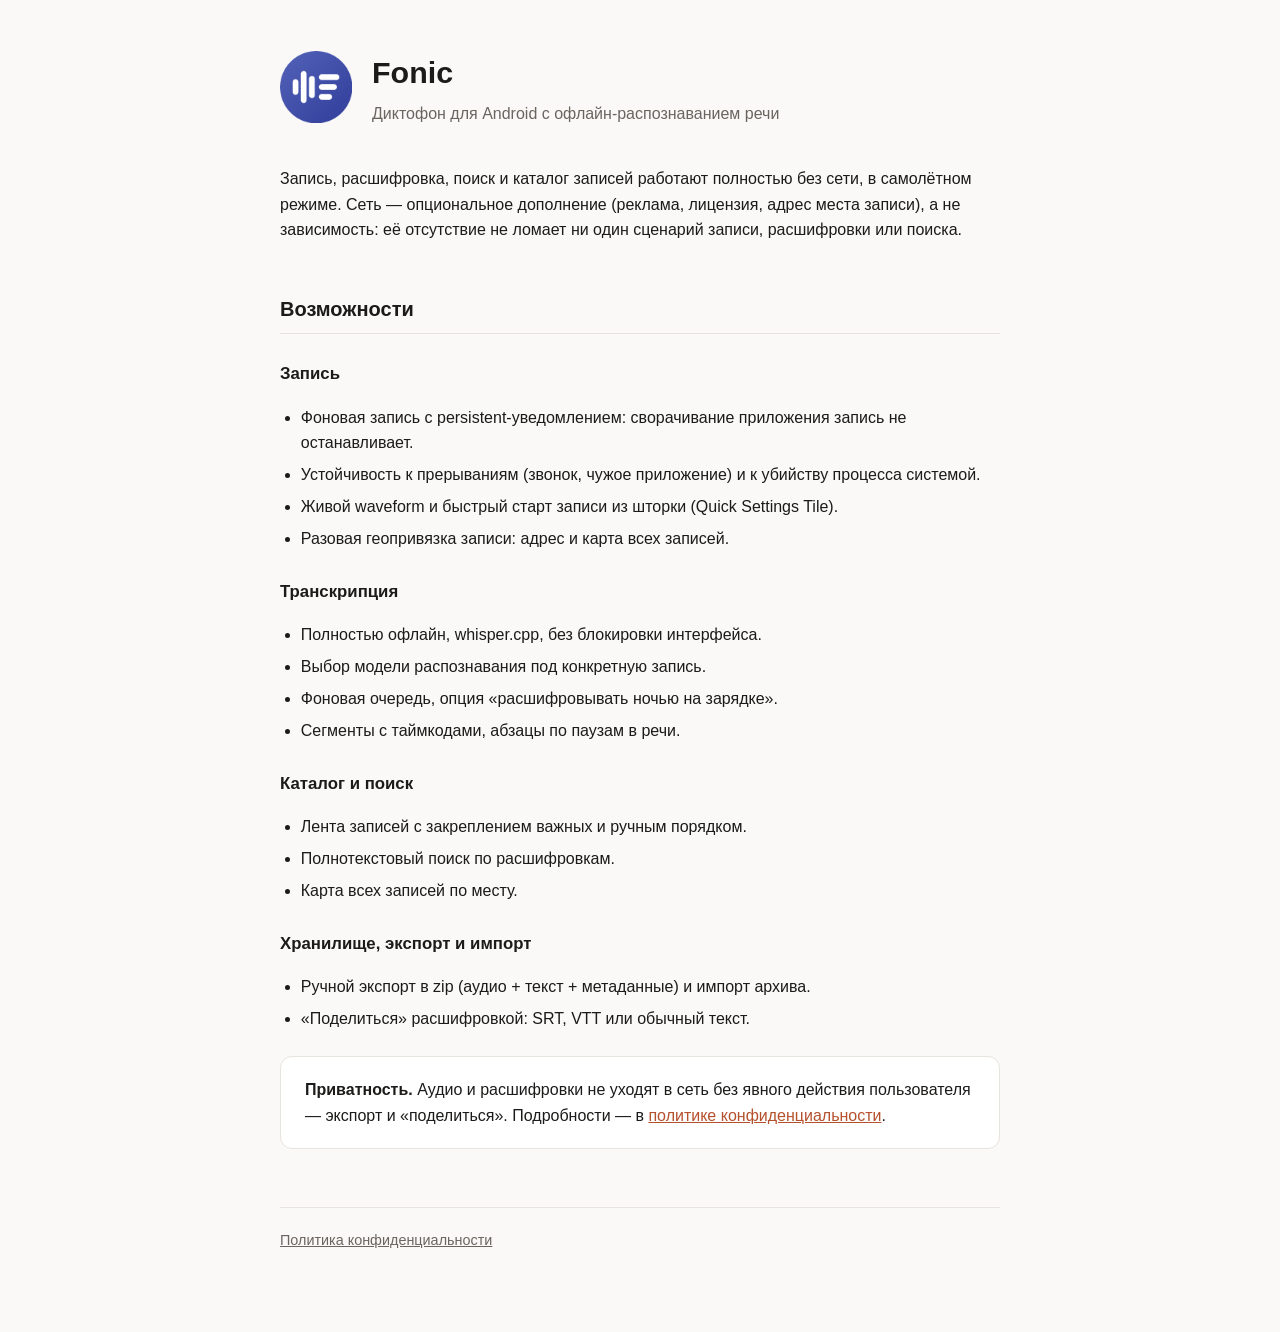
==== index.html @ 1643a0ec "init" ====
<!doctype html>
<html lang="ru">
<head>
<meta charset="utf-8">
<meta name="viewport" content="width=device-width, initial-scale=1">
<title>Fonic — офлайн-диктофон с распознаванием речи</title>
<meta name="description" content="Fonic — диктофон для Android с полностью офлайн-расшифровкой речи: запись, транскрипция, поиск и каталог работают без сети.">
<link rel="icon" href="assets/icon.png">
<link rel="stylesheet" href="style.css">
</head>
<body>
<div class="wrap">

<header class="hero">
  <img src="assets/icon.png" alt="Иконка Fonic">
  <div>
    <h1>Fonic</h1>
    <p>Диктофон для Android с офлайн-распознаванием речи</p>
  </div>
</header>

<p>
  Запись, расшифровка, поиск и каталог записей работают полностью без
  сети, в самолётном режиме. Сеть — опциональное дополнение (реклама,
  лицензия, адрес места записи), а не зависимость: её отсутствие не
  ломает ни один сценарий записи, расшифровки или поиска.
</p>

<h2>Возможности</h2>

<h3>Запись</h3>
<ul>
  <li>Фоновая запись с persistent-уведомлением: сворачивание приложения запись не останавливает.</li>
  <li>Устойчивость к прерываниям (звонок, чужое приложение) и к убийству процесса системой.</li>
  <li>Живой waveform и быстрый старт записи из шторки (Quick Settings Tile).</li>
  <li>Разовая геопривязка записи: адрес и карта всех записей.</li>
</ul>

<h3>Транскрипция</h3>
<ul>
  <li>Полностью офлайн, whisper.cpp, без блокировки интерфейса.</li>
  <li>Выбор модели распознавания под конкретную запись.</li>
  <li>Фоновая очередь, опция «расшифровывать ночью на зарядке».</li>
  <li>Сегменты с таймкодами, абзацы по паузам в речи.</li>
</ul>

<h3>Каталог и поиск</h3>
<ul>
  <li>Лента записей с закреплением важных и ручным порядком.</li>
  <li>Полнотекстовый поиск по расшифровкам.</li>
  <li>Карта всех записей по месту.</li>
</ul>

<h3>Хранилище, экспорт и импорт</h3>
<ul>
  <li>Ручной экспорт в zip (аудио + текст + метаданные) и импорт архива.</li>
  <li>«Поделиться» расшифровкой: SRT, VTT или обычный текст.</li>
</ul>

<div class="card">
  <strong>Приватность.</strong> Аудио и расшифровки не уходят в сеть без
  явного действия пользователя — экспорт и «поделиться». Подробности —
  в <a href="privacy.html">политике конфиденциальности</a>.
</div>

<footer>
  <a href="privacy.html">Политика конфиденциальности</a>
</footer>

</div>
</body>
</html>
---- style.css ----
:root {
  --bg: #faf9f7;
  --fg: #1c1b1a;
  --muted: #6b6560;
  --card: #ffffff;
  --border: #e7e3de;
  --accent: #b5502c;
}

@media (prefers-color-scheme: dark) {
  :root {
    --bg: #171615;
    --fg: #f1efec;
    --muted: #a49d95;
    --card: #201f1d;
    --border: #322f2c;
    --accent: #e07a4f;
  }
}

* { box-sizing: border-box; }

body {
  margin: 0;
  background: var(--bg);
  color: var(--fg);
  font-family: -apple-system, BlinkMacSystemFont, "Segoe UI", Roboto, Helvetica, Arial, sans-serif;
  line-height: 1.6;
}

.wrap {
  max-width: 760px;
  margin: 0 auto;
  padding: 48px 20px 80px;
}

header.hero {
  display: flex;
  align-items: center;
  gap: 20px;
  margin-bottom: 40px;
}

header.hero img {
  width: 72px;
  height: 72px;
  border-radius: 18px;
  flex-shrink: 0;
}

header.hero h1 {
  margin: 0 0 4px;
  font-size: 1.9rem;
}

header.hero p {
  margin: 0;
  color: var(--muted);
}

h2 {
  font-size: 1.25rem;
  margin-top: 2.5em;
  border-bottom: 1px solid var(--border);
  padding-bottom: 0.4em;
}

h3 {
  font-size: 1.05rem;
  margin-top: 1.6em;
}

a { color: var(--accent); }

ul { padding-left: 1.3em; }

li { margin-bottom: 0.4em; }

.card {
  background: var(--card);
  border: 1px solid var(--border);
  border-radius: 12px;
  padding: 20px 24px;
  margin-top: 1.5em;
}

footer {
  margin-top: 4em;
  padding-top: 1.5em;
  border-top: 1px solid var(--border);
  color: var(--muted);
  font-size: 0.9rem;
}

footer a { color: var(--muted); }

.badge {
  display: inline-block;
  font-size: 0.78rem;
  color: var(--muted);
  border: 1px solid var(--border);
  border-radius: 999px;
  padding: 2px 10px;
  margin: 0 6px 6px 0;
}

.updated {
  color: var(--muted);
  font-size: 0.9rem;
}
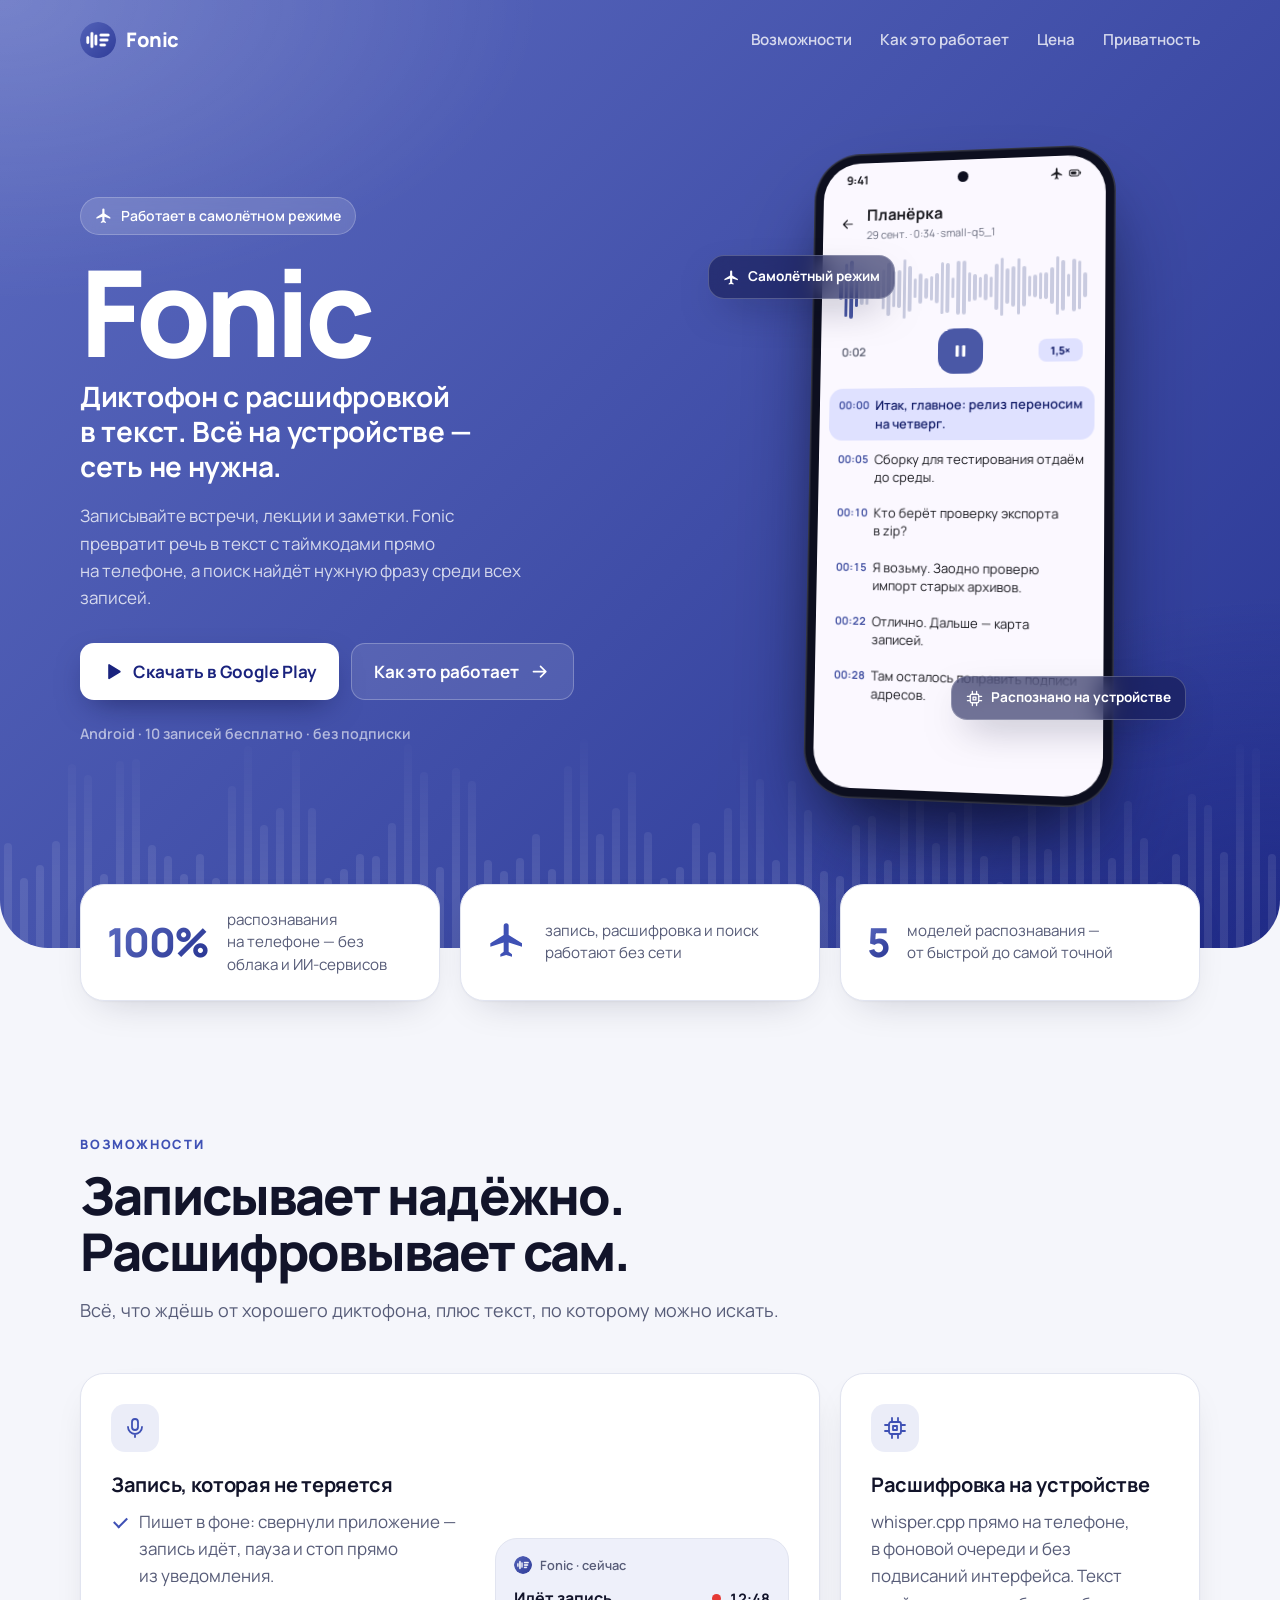
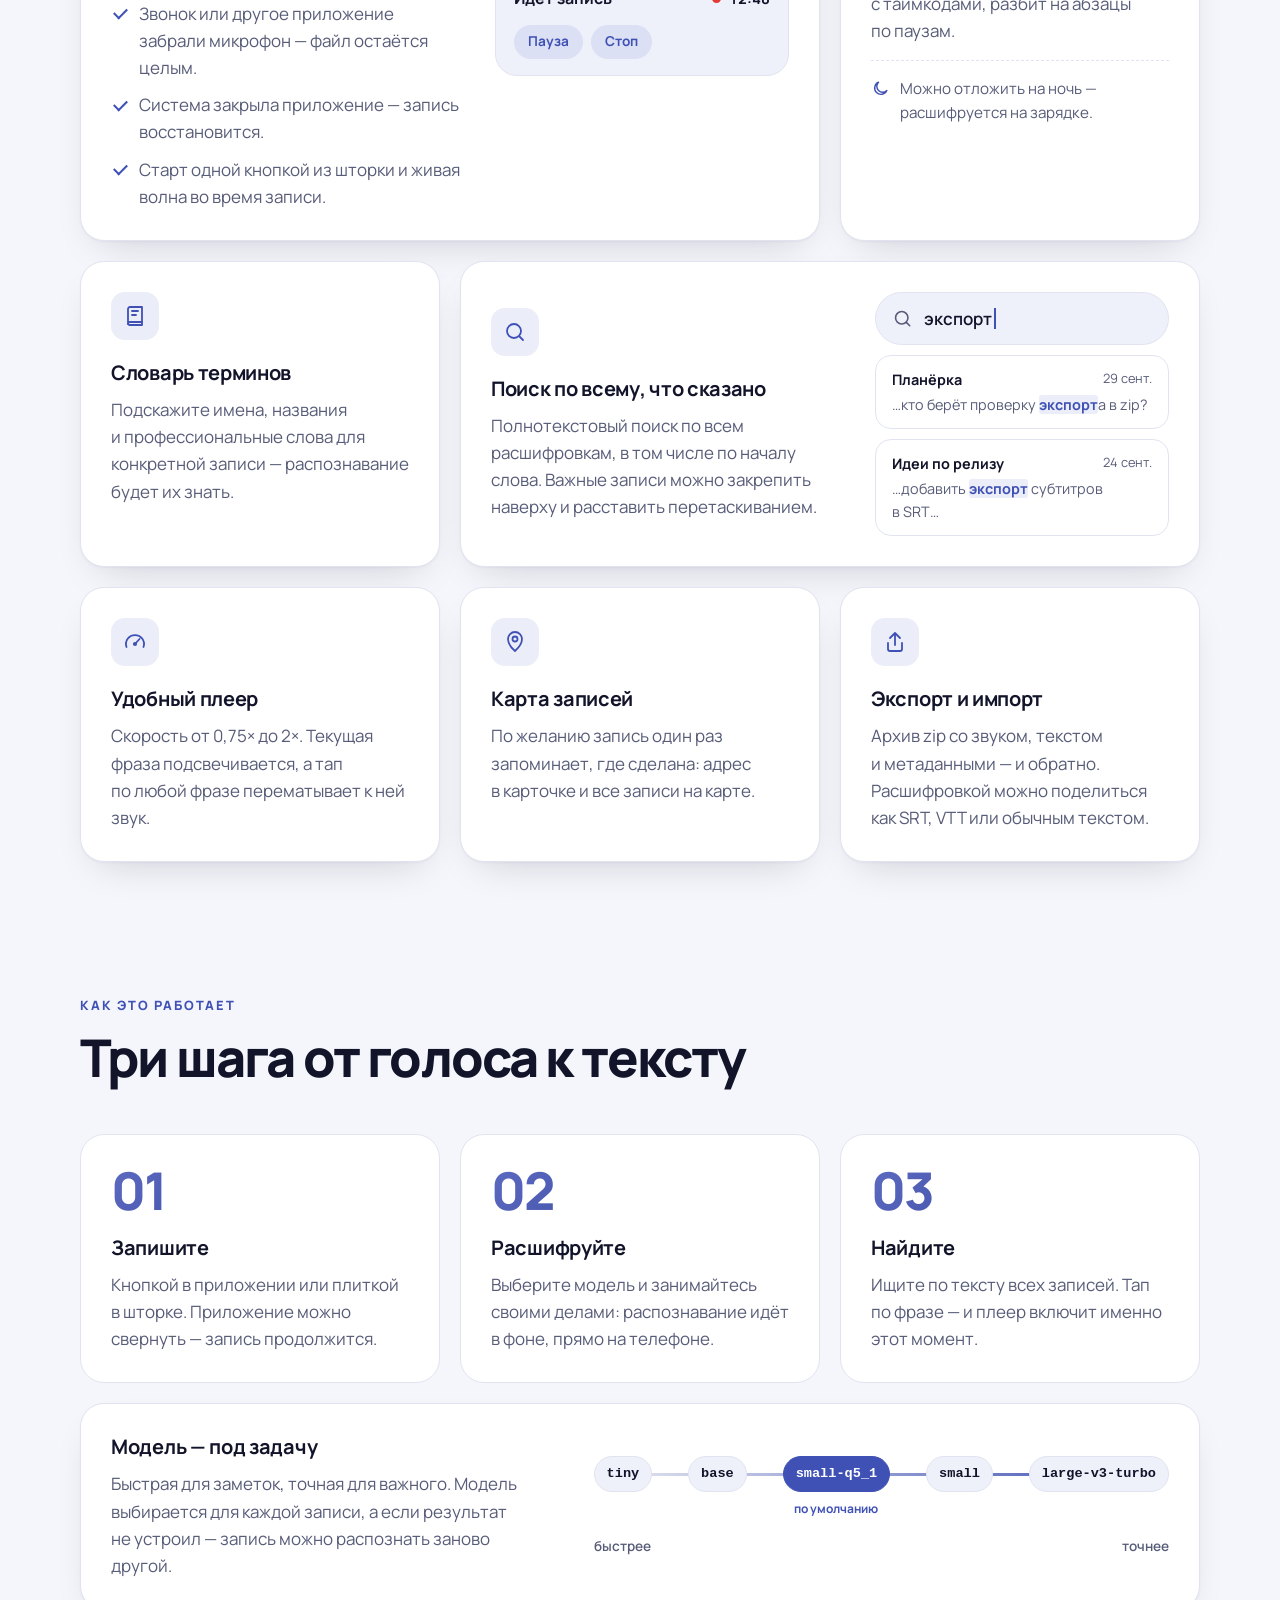
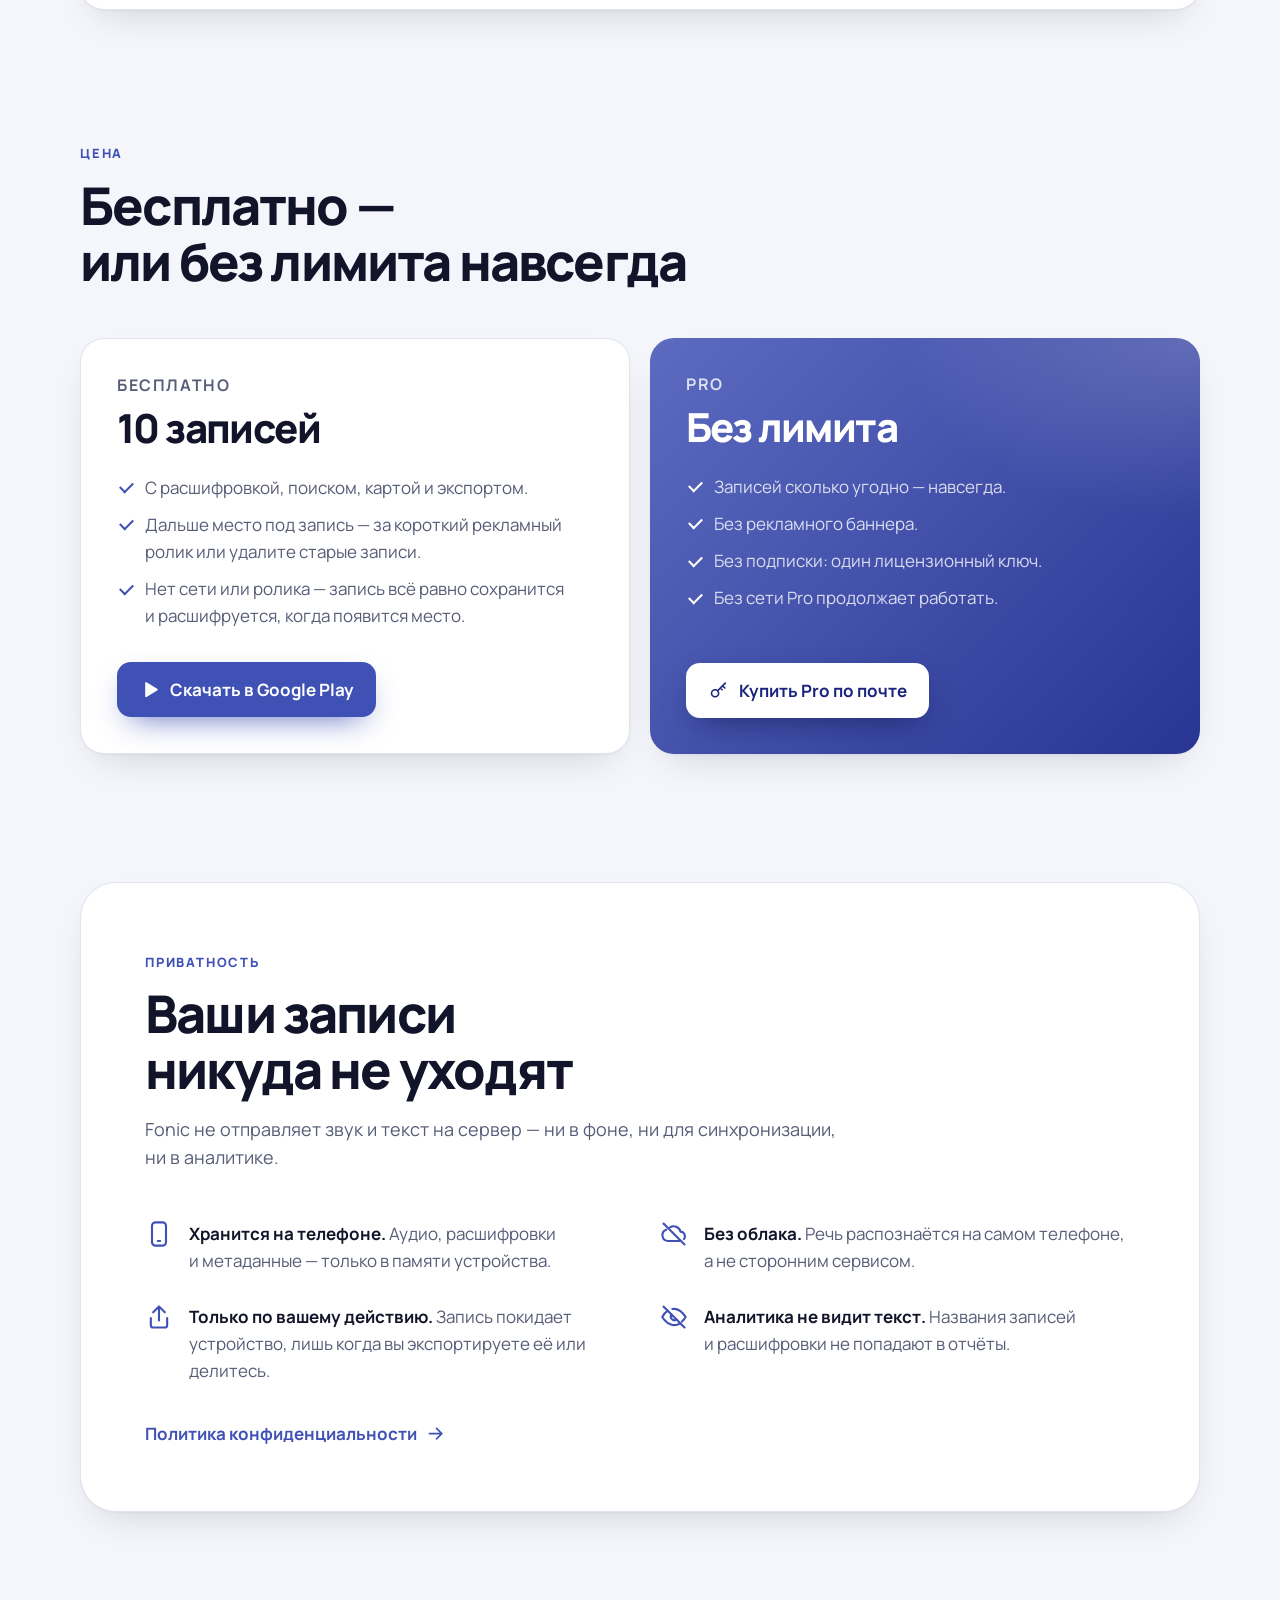
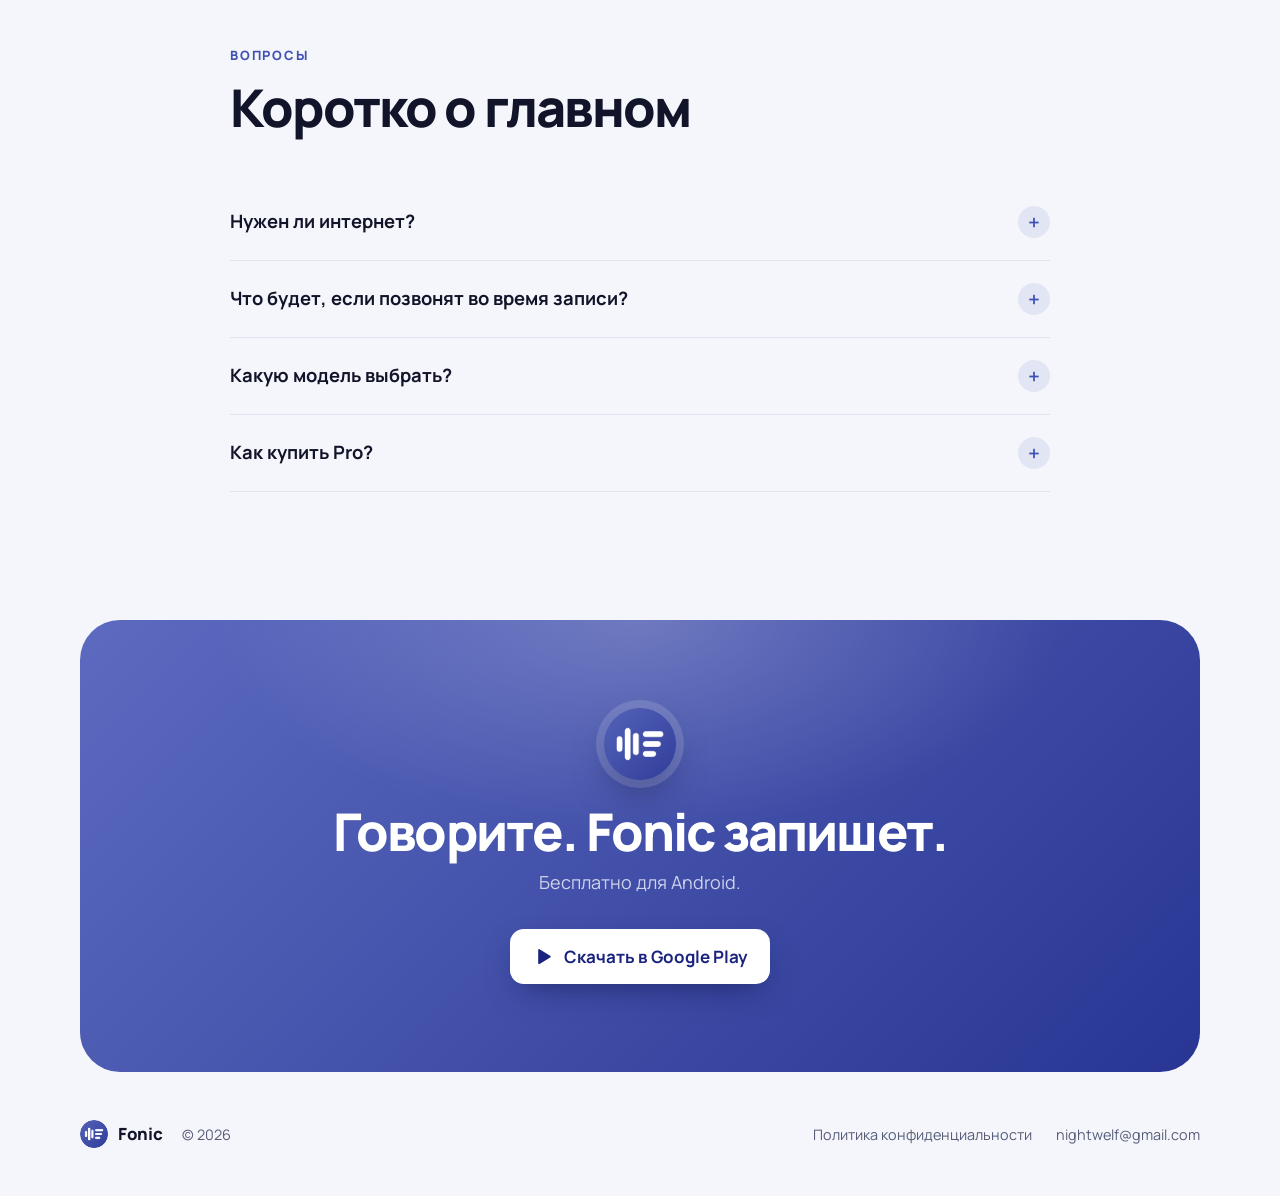
==== commit f7068553: "design update" ====
--- a/index.html
+++ b/index.html
@@ -3,70 +3,303 @@
 <head>
 <meta charset="utf-8">
 <meta name="viewport" content="width=device-width, initial-scale=1">
-<title>Fonic — офлайн-диктофон с распознаванием речи</title>
-<meta name="description" content="Fonic — диктофон для Android с полностью офлайн-расшифровкой речи: запись, транскрипция, поиск и каталог работают без сети.">
+<title>Fonic — диктофон с офлайн-расшифровкой речи</title>
+<meta name="description" content="Fonic — диктофон для Android, который сам переводит речь в текст прямо на телефоне. Запись, расшифровка, поиск и каталог работают без сети.">
+<meta name="theme-color" content="#3f51b5">
+<meta property="og:type" content="website">
+<meta property="og:locale" content="ru_RU">
+<meta property="og:title" content="Fonic — диктофон с расшифровкой в текст">
+<meta property="og:description" content="Всё на устройстве, сеть не нужна. Запись, расшифровка и поиск работают даже в самолётном режиме.">
+<meta property="og:image" content="https://nightwelf.github.io/fonic/assets/og.png">
+<meta name="twitter:card" content="summary_large_image">
 <link rel="icon" href="assets/icon.png">
+<link rel="preload" href="assets/fonts/manrope-cyrillic.woff2" as="font" type="font/woff2" crossorigin>
 <link rel="stylesheet" href="style.css">
+<script>document.documentElement.classList.add('js')</script>
+<script src="script.js" defer></script>
 </head>
 <body>
-<div class="wrap">
+
+<svg width="0" height="0" style="position:absolute" aria-hidden="true">
+  <symbol id="i-mic" viewBox="0 0 24 24"><rect x="9" y="3" width="6" height="11" rx="3"/><path d="M5 11a7 7 0 0 0 14 0M12 18v3"/></symbol>
+  <symbol id="i-chip" viewBox="0 0 24 24"><rect x="6" y="6" width="12" height="12" rx="2"/><path d="M10 10h4v4h-4zM9 2v4M15 2v4M9 18v4M15 18v4M2 9h4M2 15h4M18 9h4M18 15h4"/></symbol>
+  <symbol id="i-book" viewBox="0 0 24 24"><path d="M5 5a2 2 0 0 1 2-2h12v15H7a2 2 0 0 0-2 2z"/><path d="M5 20a2 2 0 0 0 2 1h12v-3M9 7h6M9 11h4"/></symbol>
+  <symbol id="i-search" viewBox="0 0 24 24"><circle cx="11" cy="11" r="7"/><path d="m20 20-3.5-3.5"/></symbol>
+  <symbol id="i-speed" viewBox="0 0 24 24"><path d="M3.5 17a9 9 0 1 1 17 0"/><path d="m12 14 4.5-5"/><circle cx="12" cy="14" r="1.2"/></symbol>
+  <symbol id="i-pin" viewBox="0 0 24 24"><path d="M12 21s-7-6.2-7-12a7 7 0 0 1 14 0c0 5.8-7 12-7 12z"/><circle cx="12" cy="9" r="2.5"/></symbol>
+  <symbol id="i-share" viewBox="0 0 24 24"><path d="M12 15V3M7 8l5-5 5 5"/><path d="M5 13v6a2 2 0 0 0 2 2h10a2 2 0 0 0 2-2v-6"/></symbol>
+  <symbol id="i-shield" viewBox="0 0 24 24"><path d="M12 3 4.5 6v5.5c0 4.7 3.2 8.2 7.5 9.5 4.3-1.3 7.5-4.8 7.5-9.5V6z"/><path d="m9 12 2 2 4-4"/></symbol>
+  <symbol id="i-phone" viewBox="0 0 24 24"><rect x="6" y="2" width="12" height="20" rx="3"/><path d="M11 18h2"/></symbol>
+  <symbol id="i-cloud-off" viewBox="0 0 24 24"><path d="m3 3 18 18"/><path d="M8.5 6.3A6 6 0 0 1 17.6 10 4 4 0 0 1 20.6 16.4M17 18H7a5 5 0 0 1-1.6-9.7"/></symbol>
+  <symbol id="i-eye-off" viewBox="0 0 24 24"><path d="m3 3 18 18"/><path d="M10.6 5.1Q11.3 5 12 5c6 0 10 7 10 7a17 17 0 0 1-3.2 3.9M6.6 6.6C3.9 8.4 2 12 2 12s4 7 10 7a9.7 9.7 0 0 0 5.4-1.6"/><path d="M9.9 9.9a3 3 0 0 0 4.2 4.2"/></symbol>
+  <symbol id="i-moon" viewBox="0 0 24 24"><path d="M20 14.5A8 8 0 1 1 9.5 4a6.5 6.5 0 0 0 10.5 10.5z"/></symbol>
+  <symbol id="i-arrow" viewBox="0 0 24 24"><path d="M5 12h14M13 6l6 6-6 6"/></symbol>
+  <symbol id="i-back" viewBox="0 0 24 24"><path d="M19 12H5M11 6l-6 6 6 6"/></symbol>
+  <symbol id="i-mail" viewBox="0 0 24 24"><rect x="3" y="5" width="18" height="14" rx="2"/><path d="m3 7 9 6 9-6"/></symbol>
+  <symbol id="i-key" viewBox="0 0 24 24"><circle cx="8" cy="15" r="4"/><path d="m10.8 12.2 8.7-8.7M16.5 6.5l2.5 2.5M14 9l2 2"/></symbol>
+  <symbol id="i-play" viewBox="0 0 24 24"><path d="M7 4.5v15a1 1 0 0 0 1.5.9l12-7.5a1 1 0 0 0 0-1.8l-12-7.5A1 1 0 0 0 7 4.5z" fill="currentColor" stroke="none"/></symbol>
+  <symbol id="i-pause" viewBox="0 0 24 24"><rect x="6" y="5" width="4" height="14" rx="1.2" fill="currentColor" stroke="none"/><rect x="14" y="5" width="4" height="14" rx="1.2" fill="currentColor" stroke="none"/></symbol>
+  <symbol id="i-plane" viewBox="0 0 24 24"><path d="M21 16v-2l-8-5V3.5a1.5 1.5 0 0 0-3 0V9l-8 5v2l8-2.5V19l-2 1.5V22l3.5-1 3.5 1v-1.5L13 19v-5.5z" fill="currentColor" stroke="none"/></symbol>
+  <symbol id="i-battery" viewBox="0 0 24 24"><rect x="3" y="7" width="16" height="10" rx="2.5"/><rect x="5.5" y="9.5" width="9" height="5" rx="1" fill="currentColor" stroke="none"/><path d="M21.5 10.5v3"/></symbol>
+</svg>
 
 <header class="hero">
-  <img src="assets/icon.png" alt="Иконка Fonic">
-  <div>
-    <h1>Fonic</h1>
-    <p>Диктофон для Android с офлайн-распознаванием речи</p>
+  <div class="hero-bars" aria-hidden="true"></div>
+
+  <nav class="nav container">
+    <a class="logo" href="index.html"><img src="assets/icon.png" alt="" width="36" height="36">Fonic</a>
+    <div class="nav-links">
+      <a href="#features">Возможности</a>
+      <a href="#how">Как это работает</a>
+      <a href="#pricing">Цена</a>
+      <a href="#privacy">Приватность</a>
+    </div>
+  </nav>
+
+  <div class="hero-grid container">
+    <div class="hero-text reveal">
+      <span class="chip"><svg class="i"><use href="#i-plane"/></svg>Работает в самолётном режиме</span>
+      <h1>Fonic</h1>
+      <p class="lead">Диктофон с&nbsp;расшифровкой в&nbsp;текст. Всё на&nbsp;устройстве&nbsp;— сеть не&nbsp;нужна.</p>
+      <p class="sub">Записывайте встречи, лекции и&nbsp;заметки. Fonic превратит речь в&nbsp;текст с&nbsp;таймкодами прямо на&nbsp;телефоне, а&nbsp;поиск найдёт нужную фразу среди всех записей.</p>
+      <div class="actions">
+        <a class="btn btn-light" href="https://play.google.com/store/apps/details?id=ru.nightwelf.fonic"><svg class="i"><use href="#i-play"/></svg>Скачать в Google Play</a>
+        <a class="btn btn-ghost" href="#how">Как это работает<svg class="i"><use href="#i-arrow"/></svg></a>
+      </div>
+      <p class="meta">Android · 10 записей бесплатно · без подписки</p>
+    </div>
+
+    <div class="phone-wrap reveal" style="--d:2">
+      <div class="phone demo" role="img" aria-label="Экран записи в Fonic: расшифровка с таймкодами и подсветкой текущей фразы">
+        <div class="screen">
+          <div class="p-status"><span>9:41</span><span><svg class="i"><use href="#i-plane"/></svg><svg class="i"><use href="#i-battery"/></svg></span></div>
+          <div class="p-bar">
+            <svg class="i"><use href="#i-back"/></svg>
+            <div><b>Планёрка</b><small>29 сент. · 0:34 · small-q5_1</small></div>
+          </div>
+          <div class="p-wave"></div>
+          <div class="p-player">
+            <span class="p-time">0:00</span>
+            <span class="p-play"><svg class="i"><use href="#i-pause"/></svg></span>
+            <span class="p-speed">1,5×</span>
+          </div>
+          <ol class="p-segs">
+            <li data-t="0"><time>00:00</time>Итак, главное: релиз переносим на&nbsp;четверг.</li>
+            <li data-t="5"><time>00:05</time>Сборку для тестирования отдаём до&nbsp;среды.</li>
+            <li data-t="10"><time>00:10</time>Кто берёт проверку экспорта в&nbsp;zip?</li>
+            <li data-t="15"><time>00:15</time>Я возьму. Заодно проверю импорт старых архивов.</li>
+            <li data-t="22"><time>00:22</time>Отлично. Дальше&nbsp;— карта записей.</li>
+            <li data-t="28"><time>00:28</time>Там осталось поправить подписи адресов.</li>
+          </ol>
+        </div>
+      </div>
+      <div class="float float-a" aria-hidden="true"><svg class="i"><use href="#i-plane"/></svg>Самолётный режим</div>
+      <div class="float float-b" aria-hidden="true"><svg class="i"><use href="#i-chip"/></svg>Распознано на устройстве</div>
+    </div>
   </div>
 </header>
 
-<p>
-  Запись, расшифровка, поиск и каталог записей работают полностью без
-  сети, в самолётном режиме. Сеть — опциональное дополнение (реклама,
-  лицензия, адрес места записи), а не зависимость: её отсутствие не
-  ломает ни один сценарий записи, расшифровки или поиска.
-</p>
-
-<h2>Возможности</h2>
-
-<h3>Запись</h3>
-<ul>
-  <li>Фоновая запись с persistent-уведомлением: сворачивание приложения запись не останавливает.</li>
-  <li>Устойчивость к прерываниям (звонок, чужое приложение) и к убийству процесса системой.</li>
-  <li>Живой waveform и быстрый старт записи из шторки (Quick Settings Tile).</li>
-  <li>Разовая геопривязка записи: адрес и карта всех записей.</li>
-</ul>
-
-<h3>Транскрипция</h3>
-<ul>
-  <li>Полностью офлайн, whisper.cpp, без блокировки интерфейса.</li>
-  <li>Выбор модели распознавания под конкретную запись.</li>
-  <li>Фоновая очередь, опция «расшифровывать ночью на зарядке».</li>
-  <li>Сегменты с таймкодами, абзацы по паузам в речи.</li>
-</ul>
-
-<h3>Каталог и поиск</h3>
-<ul>
-  <li>Лента записей с закреплением важных и ручным порядком.</li>
-  <li>Полнотекстовый поиск по расшифровкам.</li>
-  <li>Карта всех записей по месту.</li>
-</ul>
-
-<h3>Хранилище, экспорт и импорт</h3>
-<ul>
-  <li>Ручной экспорт в zip (аудио + текст + метаданные) и импорт архива.</li>
-  <li>«Поделиться» расшифровкой: SRT, VTT или обычный текст.</li>
-</ul>
-
-<div class="card">
-  <strong>Приватность.</strong> Аудио и расшифровки не уходят в сеть без
-  явного действия пользователя — экспорт и «поделиться». Подробности —
-  в <a href="privacy.html">политике конфиденциальности</a>.
-</div>
-
-<footer>
-  <a href="privacy.html">Политика конфиденциальности</a>
+<main>
+
+<section class="stats container">
+  <div class="stat reveal"><b class="grad-text">100%</b><span>распознавания на&nbsp;телефоне&nbsp;— без облака и&nbsp;ИИ-сервисов</span></div>
+  <div class="stat reveal" style="--d:1"><b class="grad-text"><svg class="i"><use href="#i-plane"/></svg></b><span>запись, расшифровка и&nbsp;поиск работают без сети</span></div>
+  <div class="stat reveal" style="--d:2"><b class="grad-text">5</b><span>моделей распознавания&nbsp;— от&nbsp;быстрой до&nbsp;самой точной</span></div>
+</section>
+
+<section class="section container" id="features">
+  <div class="section-head reveal">
+    <span class="eyebrow">Возможности</span>
+    <h2>Записывает надёжно. Расшифровывает сам.</h2>
+    <p>Всё, что ждёшь от&nbsp;хорошего диктофона, плюс текст, по&nbsp;которому можно искать.</p>
+  </div>
+
+  <div class="bento">
+    <article class="card wide reveal">
+      <div>
+        <div class="icon"><svg class="i"><use href="#i-mic"/></svg></div>
+        <h3>Запись, которая не&nbsp;теряется</h3>
+        <ul class="ticks">
+          <li>Пишет в&nbsp;фоне: свернули приложение&nbsp;— запись идёт, пауза и&nbsp;стоп прямо из&nbsp;уведомления.</li>
+          <li>Звонок или другое приложение забрали микрофон&nbsp;— файл остаётся целым.</li>
+          <li>Система закрыла приложение&nbsp;— запись восстановится.</li>
+          <li>Старт одной кнопкой из&nbsp;шторки и&nbsp;живая волна во&nbsp;время записи.</li>
+        </ul>
+      </div>
+      <div class="notif" aria-hidden="true">
+        <div class="notif-top"><img src="assets/icon.png" alt="">Fonic · сейчас</div>
+        <div class="notif-body"><b>Идёт запись</b><span class="rec"><i></i><span data-clock>12:47</span></span></div>
+        <div class="notif-actions"><span>Пауза</span><span>Стоп</span></div>
+      </div>
+    </article>
+
+    <article class="card reveal" style="--d:1">
+      <div class="icon"><svg class="i"><use href="#i-chip"/></svg></div>
+      <h3>Расшифровка на&nbsp;устройстве</h3>
+      <p>whisper.cpp прямо на&nbsp;телефоне, в&nbsp;фоновой очереди и&nbsp;без подвисаний интерфейса. Текст с&nbsp;таймкодами, разбит на&nbsp;абзацы по&nbsp;паузам.</p>
+      <p class="note"><svg class="i"><use href="#i-moon"/></svg>Можно отложить на&nbsp;ночь&nbsp;— расшифруется на&nbsp;зарядке.</p>
+    </article>
+
+    <article class="card reveal">
+      <div class="icon"><svg class="i"><use href="#i-book"/></svg></div>
+      <h3>Словарь терминов</h3>
+      <p>Подскажите имена, названия и&nbsp;профессиональные слова для конкретной записи&nbsp;— распознавание будет их&nbsp;знать.</p>
+    </article>
+
+    <article class="card wide reveal" style="--d:1">
+      <div>
+        <div class="icon"><svg class="i"><use href="#i-search"/></svg></div>
+        <h3>Поиск по&nbsp;всему, что сказано</h3>
+        <p>Полнотекстовый поиск по&nbsp;всем расшифровкам, в&nbsp;том числе по&nbsp;началу слова. Важные записи можно закрепить наверху и&nbsp;расставить перетаскиванием.</p>
+      </div>
+      <div class="search-mock" aria-hidden="true">
+        <div class="search-field"><svg class="i"><use href="#i-search"/></svg>экспорт<span class="caret"></span></div>
+        <div class="result"><b>Планёрка</b><span>…кто берёт проверку <mark>экспорт</mark>а в&nbsp;zip?</span><time>29 сент.</time></div>
+        <div class="result"><b>Идеи по релизу</b><span>…добавить <mark>экспорт</mark> субтитров в&nbsp;SRT…</span><time>24 сент.</time></div>
+      </div>
+    </article>
+
+    <article class="card reveal">
+      <div class="icon"><svg class="i"><use href="#i-speed"/></svg></div>
+      <h3>Удобный плеер</h3>
+      <p>Скорость от&nbsp;0,75× до&nbsp;2×. Текущая фраза подсвечивается, а&nbsp;тап по&nbsp;любой фразе перематывает к&nbsp;ней звук.</p>
+    </article>
+
+    <article class="card reveal" style="--d:1">
+      <div class="icon"><svg class="i"><use href="#i-pin"/></svg></div>
+      <h3>Карта записей</h3>
+      <p>По&nbsp;желанию запись один раз запоминает, где сделана: адрес в&nbsp;карточке и&nbsp;все записи на&nbsp;карте.</p>
+    </article>
+
+    <article class="card reveal" style="--d:2">
+      <div class="icon"><svg class="i"><use href="#i-share"/></svg></div>
+      <h3>Экспорт и&nbsp;импорт</h3>
+      <p>Архив zip со&nbsp;звуком, текстом и&nbsp;метаданными&nbsp;— и&nbsp;обратно. Расшифровкой можно поделиться как SRT, VTT или обычным текстом.</p>
+    </article>
+  </div>
+</section>
+
+<section class="section container" id="how">
+  <div class="section-head reveal">
+    <span class="eyebrow">Как это работает</span>
+    <h2>Три шага от&nbsp;голоса к&nbsp;тексту</h2>
+  </div>
+
+  <ol class="steps">
+    <li class="step reveal"><h3>Запишите</h3><p>Кнопкой в&nbsp;приложении или плиткой в&nbsp;шторке. Приложение можно свернуть&nbsp;— запись продолжится.</p></li>
+    <li class="step reveal" style="--d:1"><h3>Расшифруйте</h3><p>Выберите модель и&nbsp;занимайтесь своими делами: распознавание идёт в&nbsp;фоне, прямо на&nbsp;телефоне.</p></li>
+    <li class="step reveal" style="--d:2"><h3>Найдите</h3><p>Ищите по&nbsp;тексту всех записей. Тап по&nbsp;фразе&nbsp;— и&nbsp;плеер включит именно этот момент.</p></li>
+  </ol>
+
+  <div class="card models reveal">
+    <div>
+      <h3>Модель&nbsp;— под задачу</h3>
+      <p>Быстрая для заметок, точная для важного. Модель выбирается для каждой записи, а&nbsp;если результат не&nbsp;устроил&nbsp;— запись можно распознать заново другой.</p>
+    </div>
+    <div class="scale">
+      <ol>
+        <li>tiny</li>
+        <li>base</li>
+        <li class="default">small-q5_1<small>по умолчанию</small></li>
+        <li>small</li>
+        <li>large-v3-turbo</li>
+      </ol>
+      <div class="scale-ends"><span>быстрее</span><span>точнее</span></div>
+    </div>
+  </div>
+</section>
+
+<section class="section container" id="pricing">
+  <div class="section-head reveal">
+    <span class="eyebrow">Цена</span>
+    <h2>Бесплатно&nbsp;— или&nbsp;без&nbsp;лимита навсегда</h2>
+  </div>
+
+  <div class="plans">
+    <div class="card plan reveal">
+      <h3>Бесплатно</h3>
+      <p class="price">10 записей</p>
+      <ul class="ticks">
+        <li>С&nbsp;расшифровкой, поиском, картой и&nbsp;экспортом.</li>
+        <li>Дальше место под запись&nbsp;— за&nbsp;короткий рекламный ролик или удалите старые записи.</li>
+        <li>Нет сети или ролика&nbsp;— запись всё равно сохранится и&nbsp;расшифруется, когда появится место.</li>
+      </ul>
+      <a class="btn btn-primary" href="https://play.google.com/store/apps/details?id=ru.nightwelf.fonic"><svg class="i"><use href="#i-play"/></svg>Скачать в Google Play</a>
+    </div>
+
+    <div class="card plan plan-pro reveal" style="--d:1">
+      <h3>Pro</h3>
+      <p class="price">Без лимита</p>
+      <ul class="ticks">
+        <li>Записей сколько угодно&nbsp;— навсегда.</li>
+        <li>Без рекламного баннера.</li>
+        <li>Без подписки: один лицензионный ключ.</li>
+        <li>Без сети Pro продолжает работать.</li>
+      </ul>
+      <a class="btn btn-light" href="mailto:nightwelf@gmail.com?subject=%D0%9F%D0%BE%D0%BA%D1%83%D0%BF%D0%BA%D0%B0%20Fonic%20Pro"><svg class="i"><use href="#i-key"/></svg>Купить Pro по почте</a>
+    </div>
+  </div>
+</section>
+
+<section class="section container" id="privacy">
+  <div class="privacy reveal">
+    <div class="section-head">
+      <span class="eyebrow">Приватность</span>
+      <h2>Ваши записи никуда не&nbsp;уходят</h2>
+      <p>Fonic не&nbsp;отправляет звук и&nbsp;текст на&nbsp;сервер&nbsp;— ни&nbsp;в&nbsp;фоне, ни&nbsp;для синхронизации, ни&nbsp;в&nbsp;аналитике.</p>
+    </div>
+    <div class="privacy-grid">
+      <div><svg class="i"><use href="#i-phone"/></svg><p><b>Хранится на&nbsp;телефоне.</b> Аудио, расшифровки и&nbsp;метаданные&nbsp;— только в&nbsp;памяти устройства.</p></div>
+      <div><svg class="i"><use href="#i-cloud-off"/></svg><p><b>Без облака.</b> Речь распознаётся на&nbsp;самом телефоне, а&nbsp;не&nbsp;сторонним сервисом.</p></div>
+      <div><svg class="i"><use href="#i-share"/></svg><p><b>Только по&nbsp;вашему действию.</b> Запись покидает устройство, лишь когда вы&nbsp;экспортируете её или делитесь.</p></div>
+      <div><svg class="i"><use href="#i-eye-off"/></svg><p><b>Аналитика не&nbsp;видит текст.</b> Названия записей и&nbsp;расшифровки не&nbsp;попадают в&nbsp;отчёты.</p></div>
+    </div>
+    <a class="link" href="privacy.html">Политика конфиденциальности<svg class="i"><use href="#i-arrow"/></svg></a>
+  </div>
+</section>
+
+<section class="section container faq" id="faq">
+  <div class="section-head reveal">
+    <span class="eyebrow">Вопросы</span>
+    <h2>Коротко о&nbsp;главном</h2>
+  </div>
+  <details class="reveal">
+    <summary>Нужен ли интернет?</summary>
+    <p>Для записи, расшифровки и&nbsp;поиска&nbsp;— нет. Сеть пригодится, чтобы один раз скачать модель распознавания, определить адрес записи, показать карту, рекламу и&nbsp;проверить Pro-ключ. Без неё ни&nbsp;один из&nbsp;основных сценариев не&nbsp;ломается.</p>
+  </details>
+  <details class="reveal">
+    <summary>Что будет, если позвонят во&nbsp;время записи?</summary>
+    <p>Запись встанет на&nbsp;паузу, а&nbsp;файл останется целым. Даже если система закроет приложение, Fonic восстановит записанное при следующем запуске.</p>
+  </details>
+  <details class="reveal">
+    <summary>Какую модель выбрать?</summary>
+    <p>По&nbsp;умолчанию стоит small-q5_1&nbsp;— хороший баланс скорости и&nbsp;точности. Для коротких заметок хватит tiny или base, для важных записей берите large-v3-turbo. Модель можно сменить и&nbsp;распознать запись заново.</p>
+  </details>
+  <details class="reveal">
+    <summary>Как купить Pro?</summary>
+    <p>Напишите на&nbsp;<a href="mailto:nightwelf@gmail.com?subject=%D0%9F%D0%BE%D0%BA%D1%83%D0%BF%D0%BA%D0%B0%20Fonic%20Pro">nightwelf@gmail.com</a>&nbsp;— в&nbsp;ответ придёт лицензионный ключ. Введите его в&nbsp;настройках приложения, и&nbsp;лимит на&nbsp;записи исчезнет навсегда.</p>
+  </details>
+</section>
+
+<section class="container">
+  <div class="cta reveal">
+    <img src="assets/icon.png" alt="" width="72" height="72">
+    <h2>Говорите. Fonic запишет.</h2>
+    <p>Бесплатно для Android.</p>
+    <a class="btn btn-light" href="https://play.google.com/store/apps/details?id=ru.nightwelf.fonic"><svg class="i"><use href="#i-play"/></svg>Скачать в Google Play</a>
+  </div>
+</section>
+
+</main>
+
+<footer class="footer container">
+  <a class="logo" href="index.html"><img src="assets/icon.png" alt="" width="28" height="28">Fonic</a>
+  <span>© 2026</span>
+  <nav>
+    <a href="privacy.html">Политика конфиденциальности</a>
+    <a href="mailto:nightwelf@gmail.com">nightwelf@gmail.com</a>
+  </nav>
 </footer>
 
-</div>
 </body>
 </html>
--- a/style.css
+++ b/style.css
@@ -1,110 +1,693 @@
+@font-face {
+  font-family: "Manrope";
+  font-style: normal;
+  font-weight: 200 800;
+  font-display: swap;
+  src: url("assets/fonts/manrope-cyrillic.woff2") format("woff2");
+  unicode-range: U+0301, U+0400-045F, U+0490-0491, U+04B0-04B1, U+2116;
+}
+@font-face {
+  font-family: "Manrope";
+  font-style: normal;
+  font-weight: 200 800;
+  font-display: swap;
+  src: url("assets/fonts/manrope-latin.woff2") format("woff2");
+  unicode-range: U+0000-00FF, U+0131, U+0152-0153, U+02BB-02BC, U+02C6, U+02DA, U+02DC, U+0304, U+0308, U+0329, U+2000-206F, U+20AC, U+2122, U+2191, U+2193, U+2212, U+2215, U+FEFF, U+FFFD;
+}
+
 :root {
-  --bg: #faf9f7;
-  --fg: #1c1b1a;
-  --muted: #6b6560;
-  --card: #ffffff;
-  --border: #e7e3de;
-  --accent: #b5502c;
+  color-scheme: light;
+  --bg: #f5f6fb;
+  --surface: #ffffff;
+  --surface-2: #eef0fa;
+  --fg: #12142a;
+  --muted: #575c78;
+  --border: #e1e4f0;
+  --accent: #3f51b5;
+  --on-accent: #ffffff;
+  --accent-soft: rgb(63 81 181 / .1);
+  --grad: linear-gradient(135deg, #5c6bc0, #283593);
+  --grad-text: linear-gradient(135deg, #5c6bc0, #283593);
+  --shadow: 0 1px 2px rgb(18 20 42 / .04), 0 16px 40px -20px rgb(18 20 42 / .22);
+  --radius: 24px;
 }
 
 @media (prefers-color-scheme: dark) {
   :root {
-    --bg: #171615;
-    --fg: #f1efec;
-    --muted: #a49d95;
-    --card: #201f1d;
-    --border: #322f2c;
-    --accent: #e07a4f;
+    color-scheme: dark;
+    --bg: #0b0d1a;
+    --surface: #131629;
+    --surface-2: #1b1f38;
+    --fg: #eceefb;
+    --muted: #9ba1c4;
+    --border: #252a48;
+    --accent: #9fa8ff;
+    --on-accent: #0b0d1a;
+    --accent-soft: rgb(159 168 255 / .12);
+    --grad: linear-gradient(135deg, #3f4fa8, #1a237e);
+    --grad-text: linear-gradient(135deg, #c5cae9, #7986cb);
+    --shadow: 0 1px 2px rgb(0 0 0 / .3), 0 20px 48px -24px rgb(0 0 0 / .7);
   }
 }
 
 * { box-sizing: border-box; }
+
+html { scroll-behavior: smooth; }
 
 body {
   margin: 0;
   background: var(--bg);
   color: var(--fg);
-  font-family: -apple-system, BlinkMacSystemFont, "Segoe UI", Roboto, Helvetica, Arial, sans-serif;
+  font-family: "Manrope", system-ui, -apple-system, "Segoe UI", Roboto, sans-serif;
+  font-size: 17px;
   line-height: 1.6;
-}
-
-.wrap {
-  max-width: 760px;
-  margin: 0 auto;
-  padding: 48px 20px 80px;
-}
-
-header.hero {
-  display: flex;
-  align-items: center;
+  -webkit-font-smoothing: antialiased;
+}
+
+img { display: block; }
+a { color: var(--accent); }
+h1, h2, h3 { text-wrap: balance; }
+
+:focus-visible { outline: 3px solid var(--accent); outline-offset: 3px; border-radius: 6px; }
+
+.container { width: min(1120px, 100% - 32px); margin-inline: auto; }
+
+.i {
+  width: 1.25em;
+  height: 1.25em;
+  flex-shrink: 0;
+  fill: none;
+  stroke: currentColor;
+  stroke-width: 1.8;
+  stroke-linecap: round;
+  stroke-linejoin: round;
+}
+
+.grad-text {
+  background: var(--grad-text);
+  -webkit-background-clip: text;
+  background-clip: text;
+  color: transparent;
+}
+
+/* ---------- Buttons ---------- */
+
+.btn {
+  display: inline-flex;
+  align-items: center;
+  gap: 10px;
+  padding: 14px 22px;
+  border-radius: 14px;
+  font-weight: 700;
+  text-decoration: none;
+  transition: transform .2s, box-shadow .2s, background-color .2s;
+}
+.btn:hover { transform: translateY(-2px); }
+.btn-light { background: #fff; color: #1a237e; box-shadow: 0 12px 32px -12px rgb(10 14 60 / .6); }
+.btn-ghost { color: #fff; background: rgb(255 255 255 / .1); border: 1px solid rgb(255 255 255 / .25); }
+.btn-ghost:hover { background: rgb(255 255 255 / .18); }
+.btn-primary { background: var(--accent); color: var(--on-accent); box-shadow: 0 12px 32px -14px var(--accent); }
+
+/* ---------- Hero ---------- */
+
+.hero {
+  position: relative;
+  overflow: hidden;
+  color: #fff;
+  background:
+    radial-gradient(900px 500px at 0% 0%, rgb(255 255 255 / .16), transparent 60%),
+    radial-gradient(700px 500px at 100% 100%, rgb(26 35 126 / .6), transparent 70%),
+    var(--grad);
+  border-radius: 0 0 48px 48px;
+  padding-bottom: clamp(96px, 12vw, 150px);
+}
+
+.hero-bars {
+  position: absolute;
+  inset: auto 0 0;
+  height: 220px;
+  display: flex;
+  justify-content: center;
+  align-items: flex-end;
+  gap: 8px;
+  opacity: .1;
+  pointer-events: none;
+  mask-image: linear-gradient(to top, #000 30%, transparent);
+}
+.hero-bars span {
+  flex: 0 0 8px;
+  height: calc(var(--h) * 100%);
+  border-radius: 8px 8px 0 0;
+  background: #fff;
+  transform-origin: bottom;
+  animation: breathe 2.8s ease-in-out calc(var(--i) * -.17s) infinite alternate;
+}
+@keyframes breathe { from { transform: scaleY(.35); } to { transform: scaleY(1); } }
+
+.nav {
+  position: relative;
+  display: flex;
+  align-items: center;
+  justify-content: space-between;
+  padding: 22px 0;
+}
+.logo {
+  display: inline-flex;
+  align-items: center;
+  gap: 10px;
+  color: inherit;
+  font-weight: 800;
+  font-size: 1.25rem;
+  letter-spacing: -.02em;
+  text-decoration: none;
+}
+.logo img { border-radius: 50%; }
+.nav-links { display: flex; gap: 28px; }
+.nav-links a { color: rgb(255 255 255 / .78); text-decoration: none; font-weight: 600; font-size: .95rem; transition: color .2s; }
+.nav-links a:hover { color: #fff; }
+
+.hero-grid {
+  position: relative;
+  display: grid;
+  grid-template-columns: 1.1fr .9fr;
+  gap: 48px;
+  align-items: center;
+  padding-top: clamp(24px, 5vw, 64px);
+}
+
+.chip {
+  display: inline-flex;
+  align-items: center;
+  gap: 8px;
+  padding: 7px 14px;
+  border-radius: 999px;
+  background: rgb(255 255 255 / .14);
+  border: 1px solid rgb(255 255 255 / .22);
+  backdrop-filter: blur(8px);
+  font-size: .875rem;
+  font-weight: 600;
+}
+
+.hero h1 {
+  margin: 22px 0 14px;
+  font-size: clamp(4rem, 11vw, 7.5rem);
+  line-height: .9;
+  letter-spacing: -.05em;
+  font-weight: 800;
+}
+.lead {
+  margin: 0 0 18px;
+  max-width: 24ch;
+  font-size: clamp(1.35rem, 2.6vw, 1.75rem);
+  line-height: 1.25;
+  font-weight: 700;
+  letter-spacing: -.01em;
+}
+.sub { margin: 0 0 32px; max-width: 46ch; color: rgb(255 255 255 / .78); }
+.actions { display: flex; flex-wrap: wrap; gap: 12px; }
+.meta { margin: 22px 0 0; color: rgb(255 255 255 / .6); font-size: .9rem; font-weight: 600; }
+
+/* ---------- Phone mockup ---------- */
+
+.phone-wrap { position: relative; justify-self: center; perspective: 1400px; }
+
+.phone {
+  width: 310px;
+  aspect-ratio: 9 / 19;
+  padding: 10px;
+  border-radius: 48px;
+  background: #0d0f1f;
+  box-shadow:
+    inset 0 0 0 1.5px rgb(255 255 255 / .16),
+    0 50px 100px -30px rgb(8 10 40 / .8),
+    0 30px 60px -30px rgb(0 0 0 / .5);
+  transform: rotateY(-10deg) rotateX(4deg);
+}
+
+.screen {
+  --p-primary: #4a58a6;
+  --p-container: #dfe1ff;
+  --p-on-container: #16206b;
+  --p-muted: #6c6f80;
+  position: relative;
+  height: 100%;
+  display: flex;
+  flex-direction: column;
+  overflow: hidden;
+  border-radius: 38px;
+  background: #fbf8ff;
+  color: #1b1b21;
+  font-size: 13px;
+  line-height: 1.4;
+}
+.screen::before {
+  content: "";
+  position: absolute;
+  top: 12px;
+  left: 50%;
+  width: 11px;
+  height: 11px;
+  margin-left: -5.5px;
+  border-radius: 50%;
+  background: #0d0f1f;
+}
+.screen .i { width: 16px; height: 16px; }
+
+.p-status { display: flex; justify-content: space-between; padding: 10px 24px 4px; font-size: 12px; font-weight: 700; }
+.p-status span { display: flex; align-items: center; gap: 4px; }
+.p-status .i { width: 14px; height: 14px; }
+
+.p-bar { display: flex; align-items: center; gap: 12px; padding: 12px 18px 8px; }
+.p-bar b { display: block; font-size: 16px; }
+.p-bar small { color: var(--p-muted); font-size: 11px; }
+
+.p-wave { display: flex; align-items: center; gap: 2px; height: 64px; margin: 8px 18px 4px; }
+.p-wave span {
+  flex: 1;
+  height: calc(var(--h) * 100%);
+  border-radius: 2px;
+  background: #c9cbe0;
+  transition: background-color .2s;
+}
+.p-wave span.on { background: var(--p-primary); }
+
+.p-player { display: flex; align-items: center; justify-content: space-between; padding: 6px 22px 10px; }
+.p-time { width: 44px; font-size: 12px; font-weight: 700; font-variant-numeric: tabular-nums; color: var(--p-muted); }
+.p-play {
+  display: grid;
+  place-items: center;
+  width: 46px;
+  height: 46px;
+  border-radius: 16px;
+  background: var(--p-primary);
+  color: #fff;
+}
+.p-play .i { width: 20px; height: 20px; }
+.p-speed { width: 44px; padding: 4px 0; border-radius: 8px; background: var(--p-container); color: var(--p-on-container); text-align: center; font-size: 11px; font-weight: 800; }
+
+.p-segs { list-style: none; margin: 0; padding: 4px 10px 16px; display: grid; gap: 2px; }
+.p-segs li {
+  display: grid;
+  grid-template-columns: 38px 1fr;
+  padding: 8px 10px;
+  border-radius: 14px;
+  transition: background-color .35s, color .35s;
+}
+.p-segs time { padding-top: 1px; color: var(--p-primary); font-size: 11px; font-weight: 700; font-variant-numeric: tabular-nums; }
+.p-segs li.active { background: var(--p-container); color: var(--p-on-container); font-weight: 600; }
+
+.float {
+  position: absolute;
+  display: flex;
+  align-items: center;
+  gap: 8px;
+  padding: 10px 14px;
+  border-radius: 16px;
+  background: rgb(20 26 80 / .6);
+  border: 1px solid rgb(255 255 255 / .22);
+  backdrop-filter: blur(14px);
+  box-shadow: 0 16px 40px -16px rgb(8 10 40 / .6);
+  font-size: .85rem;
+  font-weight: 700;
+  white-space: nowrap;
+  animation: float 5s ease-in-out infinite alternate;
+}
+.float-a { top: 17%; left: -96px; }
+.float-b { bottom: 12%; right: -72px; animation-delay: -2.5s; }
+@keyframes float { to { transform: translateY(-12px); } }
+
+/* ---------- Sections ---------- */
+
+.section { padding-block: clamp(72px, 10vw, 128px) 0; }
+
+.section-head { max-width: 720px; margin-bottom: 48px; }
+.section-head p { margin: 0; color: var(--muted); font-size: 1.125rem; }
+
+.eyebrow {
+  display: inline-block;
+  margin-bottom: 14px;
+  color: var(--accent);
+  font-size: .8rem;
+  font-weight: 800;
+  letter-spacing: .14em;
+  text-transform: uppercase;
+}
+
+h2 {
+  margin: 0 0 16px;
+  font-size: clamp(2rem, 4.6vw, 3.25rem);
+  line-height: 1.08;
+  letter-spacing: -.035em;
+  font-weight: 800;
+}
+
+h3 { margin: 0 0 10px; font-size: 1.25rem; line-height: 1.3; letter-spacing: -.015em; }
+
+/* ---------- Stats ---------- */
+
+.stats {
+  position: relative;
+  margin-top: -64px;
+  display: grid;
+  grid-template-columns: repeat(3, 1fr);
   gap: 20px;
-  margin-bottom: 40px;
-}
-
-header.hero img {
-  width: 72px;
-  height: 72px;
-  border-radius: 18px;
+}
+.stat {
+  display: flex;
+  align-items: center;
+  gap: 18px;
+  padding: 24px 26px;
+  border-radius: var(--radius);
+  background: var(--surface);
+  border: 1px solid var(--border);
+  box-shadow: var(--shadow);
+}
+.stat b { font-size: 2.5rem; line-height: 1; font-weight: 800; letter-spacing: -.04em; }
+.stat b .i { width: 40px; height: 40px; color: var(--accent); }
+.stat span { color: var(--muted); font-size: .95rem; line-height: 1.45; }
+
+/* ---------- Cards ---------- */
+
+.card {
+  position: relative;
+  overflow: hidden;
+  padding: 30px;
+  border-radius: var(--radius);
+  background: var(--surface);
+  border: 1px solid var(--border);
+  box-shadow: var(--shadow);
+}
+.card::before {
+  content: "";
+  position: absolute;
+  inset: 0;
+  background: radial-gradient(420px circle at var(--mx, 50%) var(--my, 0), var(--accent-soft), transparent 65%);
+  opacity: 0;
+  transition: opacity .3s;
+  pointer-events: none;
+}
+.card:hover::before { opacity: 1; }
+.card > * { position: relative; }
+.card p { margin: 0; color: var(--muted); }
+
+.icon {
+  display: grid;
+  place-items: center;
+  width: 48px;
+  height: 48px;
+  margin-bottom: 20px;
+  border-radius: 14px;
+  background: var(--accent-soft);
+  color: var(--accent);
+}
+.icon .i { width: 24px; height: 24px; }
+
+.note { display: flex; gap: 10px; margin-top: 16px !important; padding-top: 16px; border-top: 1px dashed var(--border); font-size: .95rem; }
+.note .i { margin-top: 2px; color: var(--accent); }
+
+.ticks { list-style: none; margin: 0; padding: 0; display: grid; gap: 10px; color: var(--muted); }
+.ticks li { position: relative; padding-left: 28px; }
+.ticks li::before {
+  content: "";
+  position: absolute;
+  left: 3px;
+  top: .5em;
+  width: 11px;
+  height: 6px;
+  border-left: 2.2px solid var(--accent);
+  border-bottom: 2.2px solid var(--accent);
+  transform: rotate(-45deg);
+}
+
+.bento { display: grid; grid-template-columns: repeat(3, 1fr); gap: 20px; }
+.bento .wide {
+  grid-column: span 2;
+  display: grid;
+  grid-template-columns: 1.2fr 1fr;
+  gap: 32px;
+  align-items: center;
+}
+
+/* Notification mock */
+.notif {
+  padding: 16px 18px;
+  border-radius: 22px;
+  background: var(--surface-2);
+  border: 1px solid var(--border);
+  font-size: .9rem;
+}
+.notif-top { display: flex; align-items: center; gap: 8px; color: var(--muted); font-size: .8rem; font-weight: 600; }
+.notif-top img { width: 18px; height: 18px; border-radius: 50%; }
+.notif-body { display: flex; justify-content: space-between; align-items: center; margin: 10px 0 14px; }
+.notif-body b { font-size: 1rem; }
+.rec { display: inline-flex; align-items: center; gap: 8px; font-weight: 700; font-variant-numeric: tabular-nums; }
+.rec i { width: 9px; height: 9px; border-radius: 50%; background: #e53935; animation: blink 1.2s ease-in-out infinite; }
+@keyframes blink { 50% { opacity: .25; } }
+.notif-actions { display: flex; gap: 8px; }
+.notif-actions span { padding: 6px 14px; border-radius: 999px; background: var(--accent-soft); color: var(--accent); font-weight: 700; font-size: .85rem; }
+
+/* Search mock */
+.search-mock { display: grid; gap: 10px; }
+.search-field {
+  display: flex;
+  align-items: center;
+  gap: 10px;
+  padding: 12px 16px;
+  border-radius: 999px;
+  background: var(--surface-2);
+  border: 1px solid var(--border);
+  font-weight: 600;
+}
+.search-field .i { color: var(--muted); }
+.caret { width: 2px; height: 1.2em; margin-left: -8px; background: var(--accent); animation: blink 1s steps(1) infinite; }
+.result {
+  display: grid;
+  grid-template-columns: 1fr auto;
+  gap: 2px 12px;
+  padding: 12px 16px;
+  border-radius: 16px;
+  border: 1px solid var(--border);
+  font-size: .9rem;
+}
+.result span { grid-column: 1 / -1; grid-row: 2; color: var(--muted); }
+.result time { color: var(--muted); font-size: .8rem; }
+mark { border-radius: 3px; background: var(--accent-soft); color: var(--accent); font-weight: 700; }
+
+/* ---------- Steps ---------- */
+
+.steps { list-style: none; margin: 0 0 20px; padding: 0; display: grid; grid-template-columns: repeat(3, 1fr); gap: 20px; counter-reset: step; }
+.step { padding: 30px; border-radius: var(--radius); border: 1px solid var(--border); background: var(--surface); }
+.step::before {
+  counter-increment: step;
+  content: "0" counter(step);
+  display: block;
+  margin-bottom: 18px;
+  font-size: 3.25rem;
+  font-weight: 800;
+  line-height: 1;
+  letter-spacing: -.04em;
+  background: var(--grad-text);
+  -webkit-background-clip: text;
+  background-clip: text;
+  color: transparent;
+}
+.step p { margin: 0; color: var(--muted); }
+
+.models { display: grid; grid-template-columns: 1fr 1.3fr; gap: 40px; align-items: center; }
+.scale ol {
+  position: relative;
+  list-style: none;
+  margin: 0;
+  padding: 0;
+  display: flex;
+  justify-content: space-between;
+  align-items: flex-start;
+  gap: 8px;
+}
+.scale ol::before {
+  content: "";
+  position: absolute;
+  left: 4%;
+  right: 4%;
+  top: 17px;
+  height: 3px;
+  border-radius: 3px;
+  background: linear-gradient(90deg, var(--border), var(--accent));
+}
+.scale li {
+  position: relative;
+  display: flex;
+  flex-direction: column;
+  align-items: center;
+  gap: 4px;
+  padding: 6px 12px;
+  border-radius: 999px;
+  background: var(--surface-2);
+  border: 1px solid var(--border);
+  font-size: .85rem;
+  font-weight: 700;
+  font-family: ui-monospace, "JetBrains Mono", "Cascadia Code", monospace;
+  white-space: nowrap;
+}
+.scale li.default { background: var(--accent); border-color: var(--accent); color: var(--on-accent); }
+.scale small { position: absolute; top: calc(100% + 8px); color: var(--accent); font-family: "Manrope", sans-serif; font-size: .75rem; font-weight: 700; }
+.scale-ends { display: flex; justify-content: space-between; margin-top: 44px; color: var(--muted); font-size: .85rem; font-weight: 600; }
+
+/* ---------- Pricing ---------- */
+
+.plans { display: grid; grid-template-columns: repeat(2, 1fr); gap: 20px; }
+.plan { display: flex; flex-direction: column; padding: 36px; }
+.plan h3 { color: var(--muted); font-size: 1rem; font-weight: 700; text-transform: uppercase; letter-spacing: .1em; }
+.price { margin: 0 0 24px !important; color: var(--fg) !important; font-size: 2.5rem; font-weight: 800; letter-spacing: -.04em; line-height: 1.1; }
+.plan .ticks { margin-bottom: 32px; }
+.plan .btn { margin-top: auto; align-self: flex-start; }
+
+.plan-pro { color: #fff; border: 0; background: radial-gradient(500px 300px at 100% 0%, rgb(255 255 255 / .18), transparent 60%), var(--grad); }
+.plan-pro h3, .plan-pro .ticks { color: rgb(255 255 255 / .8); }
+.plan-pro .price { color: #fff !important; }
+.plan-pro .ticks li::before { border-color: #fff; }
+.plan-pro::before { display: none; }
+
+/* ---------- Privacy ---------- */
+
+.privacy {
+  padding: clamp(32px, 6vw, 64px);
+  border-radius: 36px;
+  background: var(--surface);
+  border: 1px solid var(--border);
+  box-shadow: var(--shadow);
+}
+.privacy-grid { display: grid; grid-template-columns: repeat(2, 1fr); gap: 28px 40px; margin-bottom: 36px; }
+.privacy-grid div { display: flex; gap: 16px; }
+.privacy-grid .i { width: 28px; height: 28px; color: var(--accent); }
+.privacy-grid p { margin: 0; color: var(--muted); }
+.privacy-grid b { color: var(--fg); }
+.link { display: inline-flex; align-items: center; gap: 8px; font-weight: 700; text-decoration: none; }
+.link .i { transition: transform .2s; }
+.link:hover .i { transform: translateX(4px); }
+
+/* ---------- FAQ ---------- */
+
+.faq { max-width: 820px; }
+details { border-bottom: 1px solid var(--border); }
+summary {
+  display: flex;
+  justify-content: space-between;
+  align-items: center;
+  gap: 16px;
+  padding: 22px 0;
+  cursor: pointer;
+  list-style: none;
+  font-size: 1.15rem;
+  font-weight: 700;
+}
+summary::-webkit-details-marker { display: none; }
+summary::after {
+  content: "+";
   flex-shrink: 0;
-}
-
-header.hero h1 {
-  margin: 0 0 4px;
-  font-size: 1.9rem;
-}
-
-header.hero p {
-  margin: 0;
+  display: grid;
+  place-items: center;
+  width: 32px;
+  height: 32px;
+  border-radius: 50%;
+  background: var(--accent-soft);
+  color: var(--accent);
+  font-size: 1.3rem;
+  font-weight: 600;
+  transition: transform .25s;
+}
+details[open] summary::after { transform: rotate(45deg); }
+details p { margin: -6px 0 24px; max-width: 68ch; color: var(--muted); }
+
+/* ---------- CTA & footer ---------- */
+
+.cta {
+  margin-top: clamp(72px, 10vw, 128px);
+  padding: clamp(48px, 8vw, 88px) 24px;
+  border-radius: 40px;
+  text-align: center;
+  color: #fff;
+  background:
+    radial-gradient(600px 300px at 50% 0%, rgb(255 255 255 / .2), transparent 70%),
+    var(--grad);
+}
+.cta img { margin: 0 auto 24px; border-radius: 50%; box-shadow: 0 0 0 8px rgb(255 255 255 / .14), 0 16px 40px -12px rgb(8 10 40 / .6); }
+.cta h2 { margin-bottom: 8px; }
+.cta p { margin: 0 0 32px; color: rgb(255 255 255 / .75); font-size: 1.125rem; }
+
+.footer {
+  display: flex;
+  flex-wrap: wrap;
+  align-items: center;
+  gap: 12px 20px;
+  padding: 48px 0;
   color: var(--muted);
-}
-
-h2 {
-  font-size: 1.25rem;
-  margin-top: 2.5em;
-  border-bottom: 1px solid var(--border);
-  padding-bottom: 0.4em;
-}
-
-h3 {
-  font-size: 1.05rem;
-  margin-top: 1.6em;
-}
-
-a { color: var(--accent); }
-
-ul { padding-left: 1.3em; }
-
-li { margin-bottom: 0.4em; }
-
-.card {
-  background: var(--card);
-  border: 1px solid var(--border);
-  border-radius: 12px;
-  padding: 20px 24px;
-  margin-top: 1.5em;
-}
-
-footer {
-  margin-top: 4em;
-  padding-top: 1.5em;
-  border-top: 1px solid var(--border);
-  color: var(--muted);
-  font-size: 0.9rem;
-}
-
-footer a { color: var(--muted); }
-
-.badge {
-  display: inline-block;
-  font-size: 0.78rem;
-  color: var(--muted);
-  border: 1px solid var(--border);
-  border-radius: 999px;
-  padding: 2px 10px;
-  margin: 0 6px 6px 0;
-}
-
-.updated {
-  color: var(--muted);
-  font-size: 0.9rem;
-}
+  font-size: .9rem;
+}
+.footer .logo { color: var(--fg); font-size: 1.05rem; }
+.footer nav { display: flex; flex-wrap: wrap; gap: 8px 24px; margin-left: auto; }
+.footer nav a { color: var(--muted); text-decoration: none; }
+.footer nav a:hover { color: var(--accent); }
+
+/* ---------- Privacy page ---------- */
+
+.page-nav { display: flex; align-items: center; justify-content: space-between; padding: 22px 0; }
+.page-nav .logo { color: var(--fg); }
+.page-nav .link { font-size: .95rem; }
+
+.doc { max-width: 760px; padding-block: clamp(32px, 6vw, 72px) 0; }
+.doc h1 { margin: 0 0 12px; font-size: clamp(2.25rem, 5.5vw, 3.5rem); line-height: 1.05; letter-spacing: -.04em; font-weight: 800; }
+.doc .updated { margin: 0 0 40px; color: var(--muted); font-weight: 600; }
+.doc h2 { margin-top: 2.2em; font-size: 1.4rem; letter-spacing: -.02em; }
+.doc p, .doc li { color: var(--muted); }
+.doc strong { color: var(--fg); }
+.doc ul { padding-left: 1.2em; }
+.doc li { margin-bottom: .4em; }
+
+/* ---------- Reveal on scroll ---------- */
+
+.js .reveal { opacity: 0; transform: translateY(28px); }
+.js .reveal.in {
+  opacity: 1;
+  transform: none;
+  transition: opacity .8s cubic-bezier(.2, .7, .2, 1), transform .8s cubic-bezier(.2, .7, .2, 1);
+  transition-delay: calc(var(--d, 0) * 90ms);
+}
+
+/* ---------- Responsive ---------- */
+
+@media (max-width: 960px) {
+  .hero-grid { grid-template-columns: 1fr; gap: 64px; }
+  .phone { transform: none; }
+  .bento { grid-template-columns: repeat(2, 1fr); }
+  .models { grid-template-columns: 1fr; gap: 28px; }
+  .stats { grid-template-columns: 1fr; }
+}
+
+@media (max-width: 720px) {
+  body { font-size: 16px; }
+  .nav-links { display: none; }
+  .hero { border-radius: 0 0 32px 32px; }
+  .bento, .steps, .plans, .privacy-grid { grid-template-columns: 1fr; }
+  .bento .wide { grid-column: auto; grid-template-columns: 1fr; gap: 24px; }
+  .card, .step, .plan { padding: 24px; }
+  .float-a { left: -12px; }
+  .float-b { right: -12px; }
+  .scale ol { flex-wrap: wrap; justify-content: flex-start; gap: 10px; }
+  .scale ol::before, .scale small { display: none; }
+  .scale li.default::after { content: " · по умолчанию"; font-family: "Manrope", sans-serif; }
+  .scale li { flex-direction: row; }
+  .scale-ends { display: none; }
+  .footer nav { margin-left: 0; }
+}
+
+@media (max-width: 380px) {
+  .phone { width: 280px; }
+  .float { font-size: .78rem; }
+}
+
+@media (prefers-reduced-motion: reduce) {
+  html { scroll-behavior: auto; }
+  *, *::before, *::after { animation: none !important; transition: none !important; }
+  .js .reveal { opacity: 1; transform: none; }
+}
